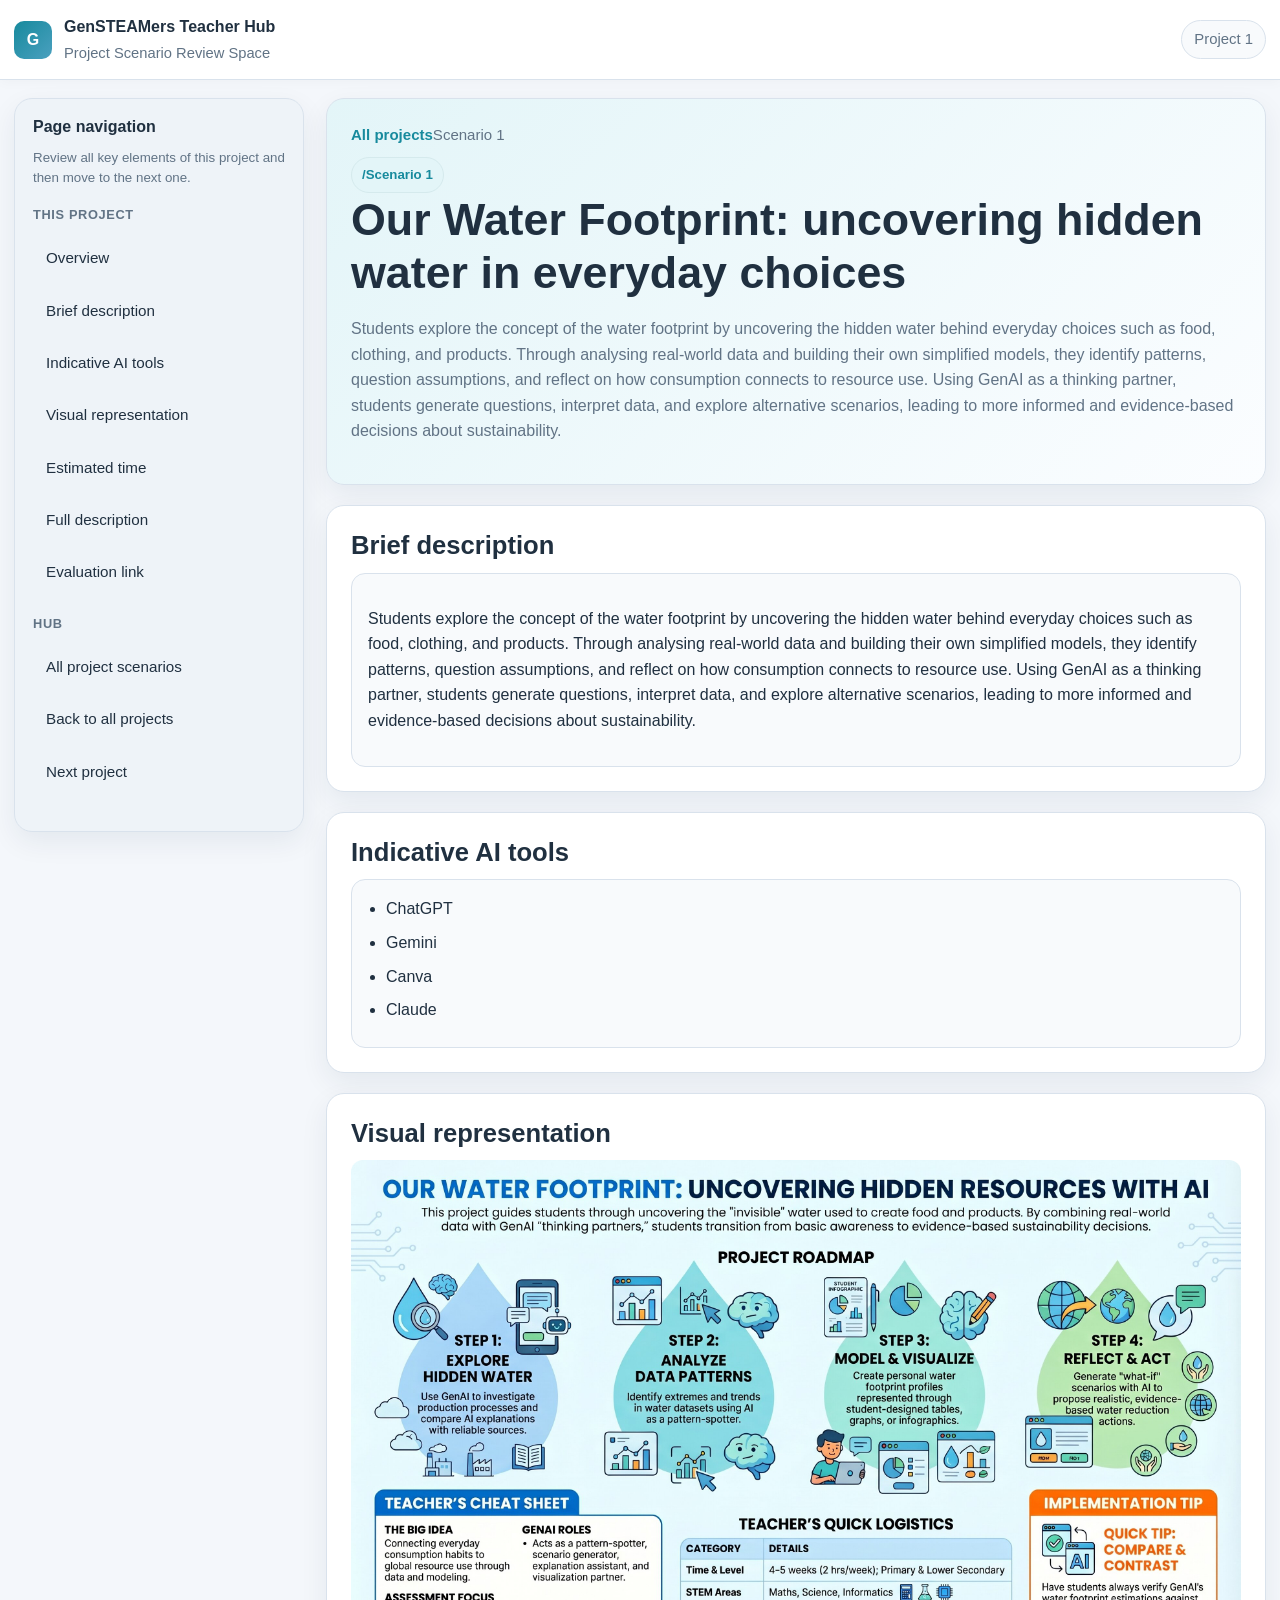
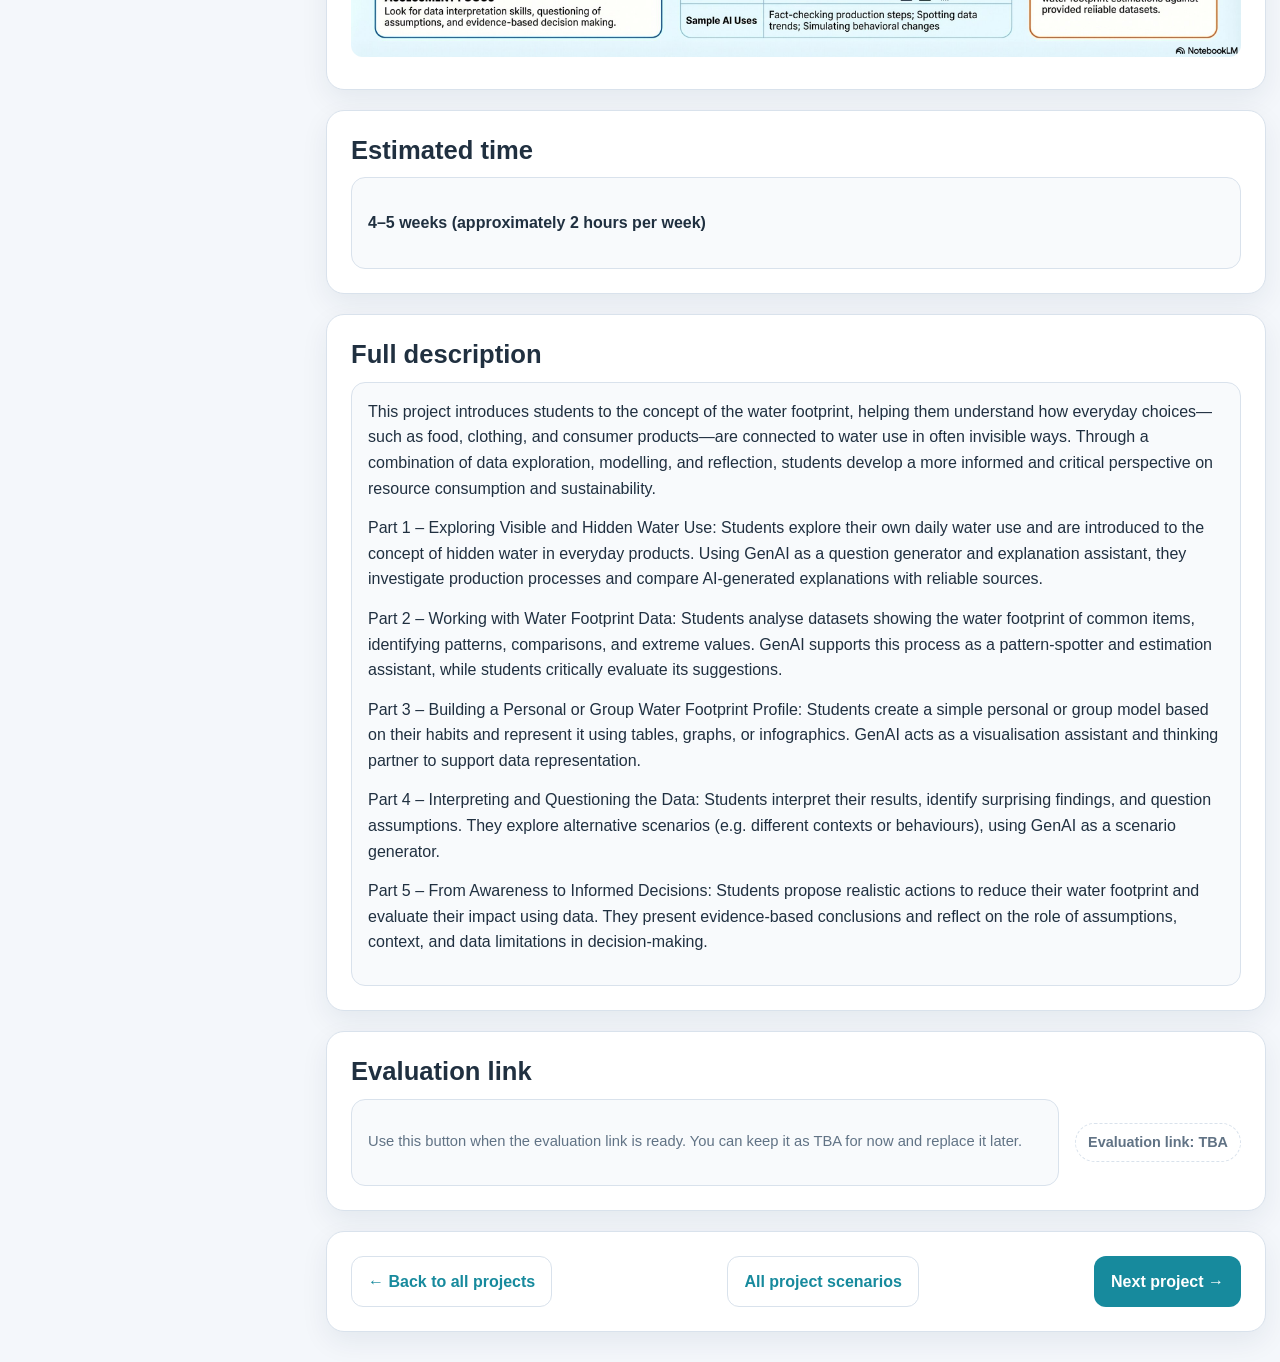
==== project-1.html @ d25acc92 "Update project-1.html" ====
<!DOCTYPE html>
<html lang="en">
<head>
  <meta charset="UTF-8" />
  <meta name="viewport" content="width=device-width, initial-scale=1.0" />
  <title>Our Water Footprint: uncovering hidden water in everyday choices | GenSTEAMers Teacher Hub</title>
  <link rel="stylesheet" href="styles.css" />
</head>
<body class="aqua">
  <header class="topbar">
    <div class="topbar-inner">
      <div class="brand">
        <div class="brand-badge">G</div>
        <div>
          GenSTEAMers Teacher Hub<br>
          <span style="font-weight:400;color:var(--muted);font-size:0.92rem;">Project Scenario Review Space</span>
        </div>
      </div>
      <div class="topbar-meta">
        <span class="pill">Project 1</span>
        
      </div>
    </div>
  </header>

  <div class="layout">
    <aside class="sidebar">
      <div class="sidebar-group">
        <h3>Page navigation</h3>
        <small>Review all key elements of this project and then move to the next one.</small>
      </div>

      <div class="sidebar-group">
        <div class="sidebar-group-title">This project</div>
        <a href="#overview">Overview</a>
        <a href="#brief">Brief description</a>
        <a href="#tools">Indicative AI tools</a>
        <a href="#visual">Visual representation</a>
        <a href="#time">Estimated time</a>
        <a href="#full">Full description</a>
        <a href="#evaluation">Evaluation link</a>
      </div>

      <div class="sidebar-group">
        <div class="sidebar-group-title">Hub</div>
        <a href="index.html">All project scenarios</a>
        <a href="index.html">Back to all projects</a>
        <a href="project-2.html">Next project</a>
      </div>
    </aside>

    <main class="content">
      <section id="overview" class="panel hero">
        <div class="crumbs"><a href="index.html">All projects</a>Scenario 1</div>
        <div class="tag-row">
  
          <span class="tag">/Scenario 1</span>
        </div>
        <h1>Our Water Footprint: uncovering hidden water in everyday choices</h1>
        <p class="lead">Students explore the concept of the water footprint by uncovering the hidden water behind everyday choices such as food, clothing, and products. Through analysing real-world data and building their own simplified models, they identify patterns, question assumptions, and reflect on how consumption connects to resource use. Using GenAI as a thinking partner, students generate questions, interpret data, and explore alternative scenarios, leading to more informed and evidence-based decisions about sustainability.</p>
      </section>

      <section id="brief" class="panel">
        <h2>Brief description</h2>
        <div class="info-box">
          <p>Students explore the concept of the water footprint by uncovering the hidden water behind everyday choices such as food, clothing, and products. Through analysing real-world data and building their own simplified models, they identify patterns, question assumptions, and reflect on how consumption connects to resource use. Using GenAI as a thinking partner, students generate questions, interpret data, and explore alternative scenarios, leading to more informed and evidence-based decisions about sustainability.</p>
        </div>
      </section>

      <section id="tools" class="panel">
        <h2>Indicative AI tools</h2>
        <div class="info-box">
          <ul class="list">
            <li>ChatGPT</li>
<li>Gemini</li>
<li>Canva</li>
<li>Claude</li>
          </ul>
        </div>
      </section>

      <section id="visual" class="panel">
        <h2>Visual representation</h2>
        
    <img src="assets/images/project-1.jpg" alt="Project 1 visual" style="width:100%; border-radius:12px;">
    
        
      </section>

      <section id="time" class="panel">
        <h2>Estimated time</h2>
        <div class="info-box">
          <p><strong>4–5 weeks (approximately 2 hours per week)</strong></p>
        </div>
      </section>

      <section id="full" class="panel">
        <h2>Full description</h2>
        <div class="info-box full-description">
          <p>This project introduces students to the concept of the water footprint, helping them understand how everyday choices—such as food, clothing, and consumer products—are connected to water use in often invisible ways. Through a combination of data exploration, modelling, and reflection, students develop a more informed and critical perspective on resource consumption and sustainability.</p>
<p>Part 1 – Exploring Visible and Hidden Water Use: Students explore their own daily water use and are introduced to the concept of hidden water in everyday products. Using GenAI as a question generator and explanation assistant, they investigate production processes and compare AI-generated explanations with reliable sources.</p>
<p>Part 2 – Working with Water Footprint Data: Students analyse datasets showing the water footprint of common items, identifying patterns, comparisons, and extreme values. GenAI supports this process as a pattern-spotter and estimation assistant, while students critically evaluate its suggestions.</p>
<p>Part 3 – Building a Personal or Group Water Footprint Profile: Students create a simple personal or group model based on their habits and represent it using tables, graphs, or infographics. GenAI acts as a visualisation assistant and thinking partner to support data representation.</p>
<p>Part 4 – Interpreting and Questioning the Data: Students interpret their results, identify surprising findings, and question assumptions. They explore alternative scenarios (e.g. different contexts or behaviours), using GenAI as a scenario generator.</p>
<p>Part 5 – From Awareness to Informed Decisions: Students propose realistic actions to reduce their water footprint and evaluate their impact using data. They present evidence-based conclusions and reflect on the role of assumptions, context, and data limitations in decision-making.</p>
        </div>
      </section>

      <section id="evaluation" class="panel">
        <h2>Evaluation link</h2>
        <div class="eval-box">
          <div class="info-box" style="flex:1 1 320px;">
            <p class="note">Use this button when the evaluation link is ready. You can keep it as TBA for now and replace it later.</p>
          </div>
          <div>
            <span class="status-pill">Evaluation link: TBA</span>
          </div>
        </div>
      </section>

      <section class="panel">
        <div class="back-nav">
          <a class="btn btn-secondary" href="index.html">← Back to all projects</a>
          <a class="btn btn-secondary" href="index.html">All project scenarios</a>
          <a class="btn btn-primary" href="project-2.html">Next project →</a>
        </div>
      </section>
    </main>
  </div>
</body>
</html>
---- styles.css ----
:root {
  --bg: #f4f7fb;
  --surface: #ffffff;
  --surface-soft: #f8fafc;
  --text: #203040;
  --muted: #617385;
  --border: #d9e2ec;
  --shadow: 0 10px 28px rgba(20, 40, 70, 0.07);
  --radius: 18px;
  --max: 1320px;
  --accent: #167c80;
  --accent-soft: #e6f4f5;
  --sidebar-bg: #eef3f8;
}
* { box-sizing: border-box; }
html { scroll-behavior: smooth; }
body {
  margin: 0;
  font-family: Arial, Helvetica, sans-serif;
  color: var(--text);
  background: var(--bg);
  line-height: 1.6;
}
body.aqua { --accent:#178a9d; --accent-soft:#e3f5f8; }
body.gold { --accent:#b7791f; --accent-soft:#fbf3e2; }
body.green { --accent:#2f855a; --accent-soft:#e9f7ef; }
body.coral { --accent:#c05621; --accent-soft:#fdeee7; }
body.indigo { --accent:#4c51bf; --accent-soft:#eceefd; }
body.violet { --accent:#6b46c1; --accent-soft:#f1ebfd; }
body.sky { --accent:#2b6cb0; --accent-soft:#e8f2fb; }
body.olive { --accent:#718096; --accent-soft:#eef1f4; }
body.rose { --accent:#b83280; --accent-soft:#fbe8f3; }
body.purple { --accent:#805ad5; --accent-soft:#efe9fb; }

a { color: inherit; text-decoration: none; }

.topbar {
  position: sticky;
  top: 0;
  z-index: 100;
  background: var(--surface);
  border-bottom: 1px solid var(--border);
  box-shadow: 0 2px 12px rgba(0,0,0,0.03);
}
.topbar-inner {
  width: min(var(--max), calc(100% - 28px));
  margin: 0 auto;
  display: flex;
  align-items: center;
  justify-content: space-between;
  gap: 18px;
  padding: 14px 0;
}
.brand {
  display: flex;
  align-items: center;
  gap: 12px;
  font-weight: 700;
}
.brand-badge {
  width: 38px;
  height: 38px;
  border-radius: 10px;
  background: linear-gradient(135deg, var(--accent), #4aa0bf);
  color: white;
  display: inline-flex;
  align-items: center;
  justify-content: center;
  font-weight: 700;
}
.topbar-meta {
  display: flex;
  gap: 10px;
  align-items: center;
  flex-wrap: wrap;
  font-size: 0.93rem;
  color: var(--muted);
}
.pill {
  display: inline-flex;
  align-items: center;
  padding: 7px 12px;
  border: 1px solid var(--border);
  border-radius: 999px;
  background: var(--surface-soft);
}
.layout {
  width: min(var(--max), calc(100% - 28px));
  margin: 18px auto 30px;
  display: grid;
  grid-template-columns: 290px 1fr;
  gap: 22px;
  align-items: start;
}
.sidebar {
  position: sticky;
  top: 78px;
  background: var(--sidebar-bg);
  border: 1px solid var(--border);
  border-radius: var(--radius);
  padding: 18px;
  box-shadow: var(--shadow);
}
.sidebar h3 {
  margin: 0 0 12px;
  font-size: 1rem;
}
.sidebar-group { margin-bottom: 18px; }
.sidebar-group-title {
  margin-bottom: 10px;
  text-transform: uppercase;
  font-size: 0.8rem;
  letter-spacing: 0.05em;
  font-weight: 700;
  color: var(--muted);
}
.sidebar a {
  display: block;
  padding: 10px 12px;
  border-radius: 10px;
  font-size: 0.95rem;
  margin-bottom: 6px;
  border: 1px solid transparent;
}
.sidebar a:hover {
  background: white;
  border-color: var(--border);
}
.sidebar small {
  display: block;
  color: var(--muted);
  line-height: 1.45;
}
.content { display: grid; gap: 20px; }
.panel {
  background: var(--surface);
  border: 1px solid var(--border);
  border-radius: var(--radius);
  box-shadow: var(--shadow);
  padding: 24px;
}
.hero {
  background: linear-gradient(135deg, var(--accent-soft) 0%, #fbfdff 100%);
}
.eyebrow {
  display: inline-block;
  padding: 7px 12px;
  border-radius: 999px;
  background: white;
  border: 1px solid var(--border);
  color: var(--accent);
  font-size: 0.84rem;
  font-weight: 700;
  margin-bottom: 14px;
}
h1, h2, h3, h4 { margin: 0 0 12px; line-height: 1.2; }
h1 { font-size: clamp(2rem, 4vw, 2.8rem); max-width: 920px; }
h2 { font-size: clamp(1.4rem, 2vw, 2rem); }
h3 { font-size: 1.08rem; }
.lead, .muted { color: var(--muted); }
.actions {
  display: flex;
  gap: 12px;
  flex-wrap: wrap;
  margin-top: 22px;
}
.btn {
  display: inline-flex;
  align-items: center;
  justify-content: center;
  padding: 12px 16px;
  border-radius: 12px;
  font-weight: 700;
  border: 1px solid transparent;
  transition: 0.2s ease;
}
.btn-primary {
  background: var(--accent);
  color: white;
}
.btn-primary:hover { filter: brightness(0.95); }
.btn-secondary {
  background: white;
  color: var(--accent);
  border-color: var(--border);
}
.btn-secondary:hover { border-color: var(--accent); }
.overview-grid, .criteria-grid {
  display: grid;
  gap: 16px;
}
.overview-grid { grid-template-columns: repeat(4, 1fr); }
.criteria-grid { grid-template-columns: repeat(5, 1fr); }
.mini-card, .criteria-item, .info-box, .image-placeholder {
  background: var(--surface-soft);
  border: 1px solid var(--border);
  border-radius: 14px;
  padding: 16px;
}
.mini-card strong { display: block; margin-bottom: 6px; }
.criteria-item { text-align: center; font-weight: 700; color: var(--accent); }
.projects-grid {
  display: grid;
  grid-template-columns: repeat(2, 1fr);
  gap: 18px;
}
.project-card {
  background: var(--surface);
  border: 1px solid var(--border);
  border-radius: 18px;
  padding: 20px;
  display: flex;
  flex-direction: column;
  gap: 12px;
  box-shadow: var(--shadow);
}
.project-card p { margin: 0; color: var(--muted); }
.tag-row {
  display: flex;
  flex-wrap: wrap;
  gap: 8px;
}
.tag {
  display: inline-flex;
  padding: 6px 10px;
  border-radius: 999px;
  background: var(--accent-soft);
  border: 1px solid color-mix(in srgb, var(--accent) 18%, white);
  color: var(--accent);
  font-size: 0.83rem;
  font-weight: 700;
}
.project-meta {
  display: flex;
  gap: 10px;
  flex-wrap: wrap;
  font-size: 0.92rem;
  color: var(--muted);
}
.project-card .btn { margin-top: auto; width: fit-content; }
.hero-split {
  display: grid;
  grid-template-columns: 1.15fr 0.85fr;
  gap: 18px;
  align-items: start;
}
.project-banner {
  width: 100%;
  min-height: 280px;
  max-height: 360px;
  object-fit: cover;
  display: block;
  border-radius: 16px;
  border: 1px solid var(--border);
  box-shadow: var(--shadow);
  background: var(--surface-soft);
}
.image-placeholder {
  min-height: 280px;
  display: grid;
  place-items: center;
  text-align: center;
  color: var(--muted);
}
.two-col {
  display: grid;
  grid-template-columns: 1.15fr 0.85fr;
  gap: 18px;
}
.list {
  margin: 0;
  padding-left: 18px;
}
.list li { margin-bottom: 8px; }
.full-description p {
  margin: 0 0 14px;
}
.back-nav {
  display: flex;
  justify-content: space-between;
  gap: 12px;
  flex-wrap: wrap;
}
.crumbs {
  font-size: 0.94rem;
  color: var(--muted);
  margin-bottom: 10px;
}
.crumbs a { color: var(--accent); font-weight: 700; }
.status-pill {
  display: inline-flex;
  padding: 7px 12px;
  border-radius: 999px;
  background: white;
  border: 1px dashed var(--border);
  color: var(--muted);
  font-size: 0.9rem;
  font-weight: 700;
}
.note {
  font-size: 0.92rem;
  color: var(--muted);
}
.eval-box {
  display: flex;
  align-items: center;
  justify-content: space-between;
  gap: 16px;
  flex-wrap: wrap;
}
@media (max-width: 1180px) {
  .layout { grid-template-columns: 1fr; }
  .sidebar { position: static; }
  .overview-grid, .criteria-grid, .projects-grid, .hero-split, .two-col {
    grid-template-columns: 1fr 1fr;
  }
}
@media (max-width: 760px) {
  .overview-grid, .criteria-grid, .projects-grid, .hero-split, .two-col {
    grid-template-columns: 1fr;
  }
  .topbar-inner { flex-direction: column; align-items: flex-start; }
}
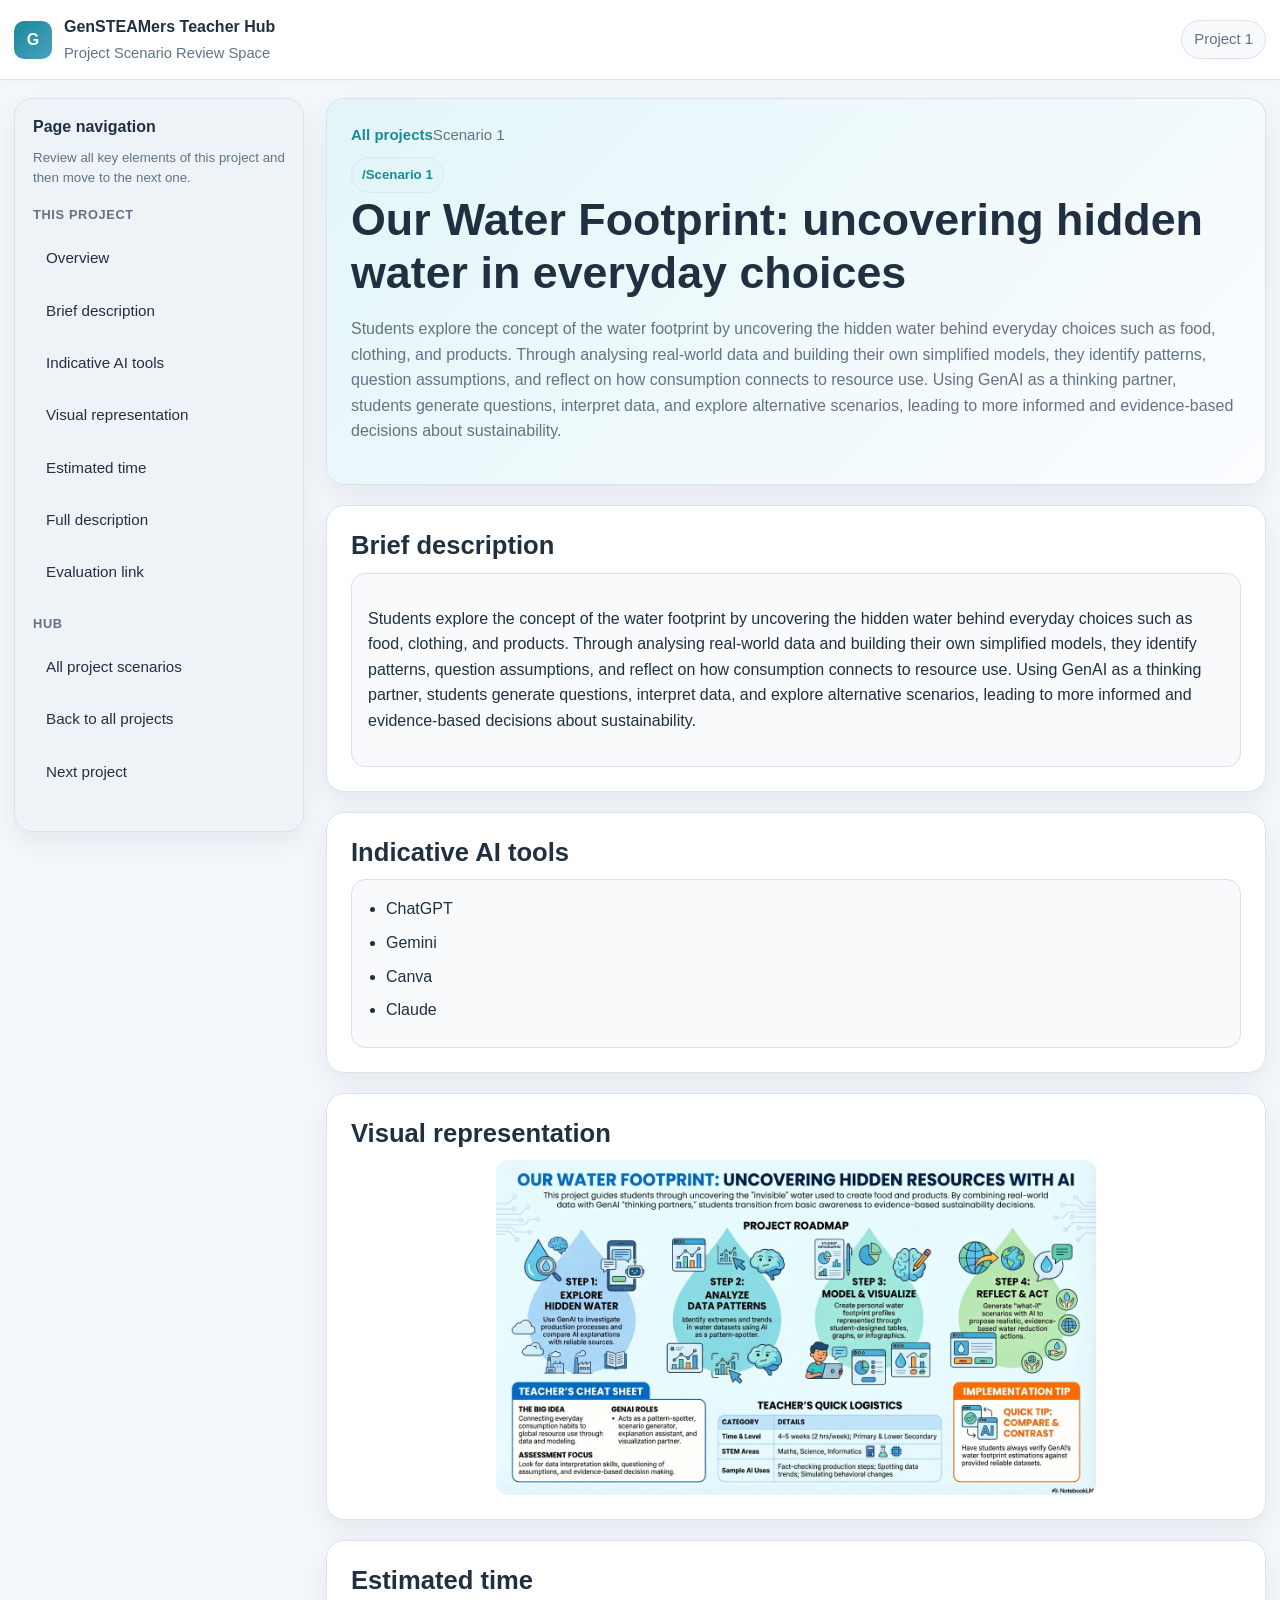
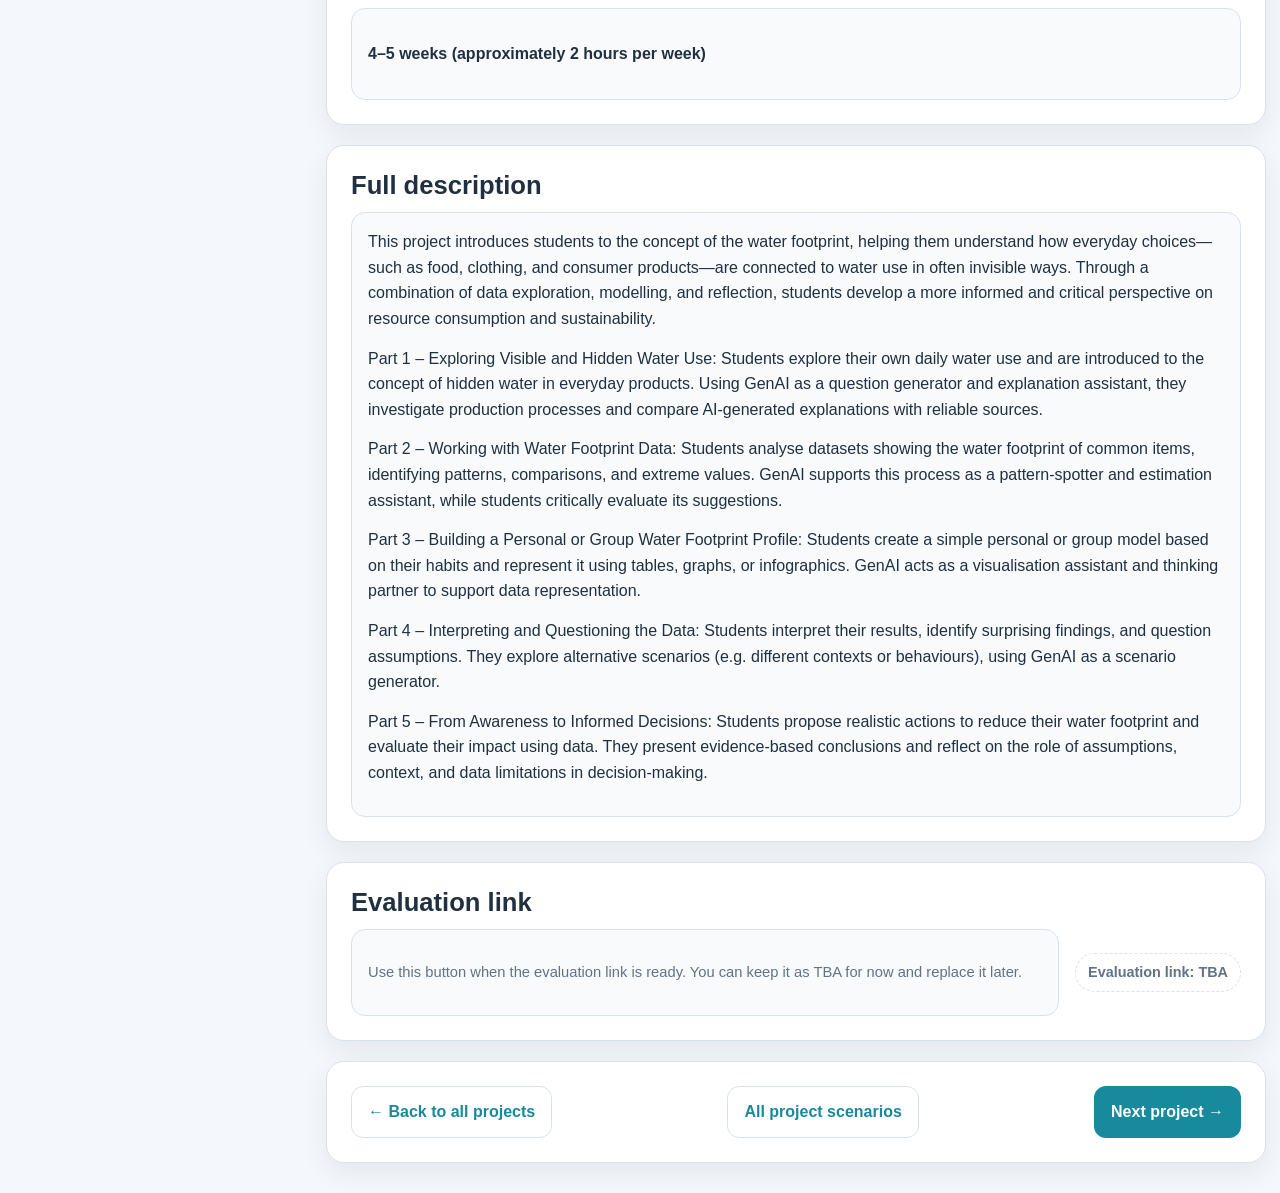
==== commit e734a7e2: "Update project-1.html" ====
--- a/project-1.html
+++ b/project-1.html
@@ -82,8 +82,7 @@
       <section id="visual" class="panel">
         <h2>Visual representation</h2>
         
-    <img src="assets/images/project-1.jpg" alt="Project 1 visual" style="width:100%; border-radius:12px;">
-    
+<img src="assets/images/project-1.jpg" alt="Project 1 visual" style="max-width:600px; width:100%; display:block; margin:0 auto; border-radius:12px;">    
         
       </section>
 
--- a/styles.css
+++ b/styles.css
@@ -322,3 +322,24 @@
   }
   .topbar-inner { flex-direction: column; align-items: flex-start; }
 }
+
+.evaluation-title {
+  font-size: 15px;
+  font-weight: 600;
+  color: #2c3e50;
+  background: #f0f7f4;
+  padding: 8px 12px;
+  border-left: 4px solid #4CAF50;
+  border-radius: 6px;
+  margin-bottom: 12px;
+}
+
+
+.image-container img {
+  width: 100%;
+  max-width: 600px;
+  height: auto;
+  display: block;
+  margin: 0 auto;
+  border-radius: 10px;
+}
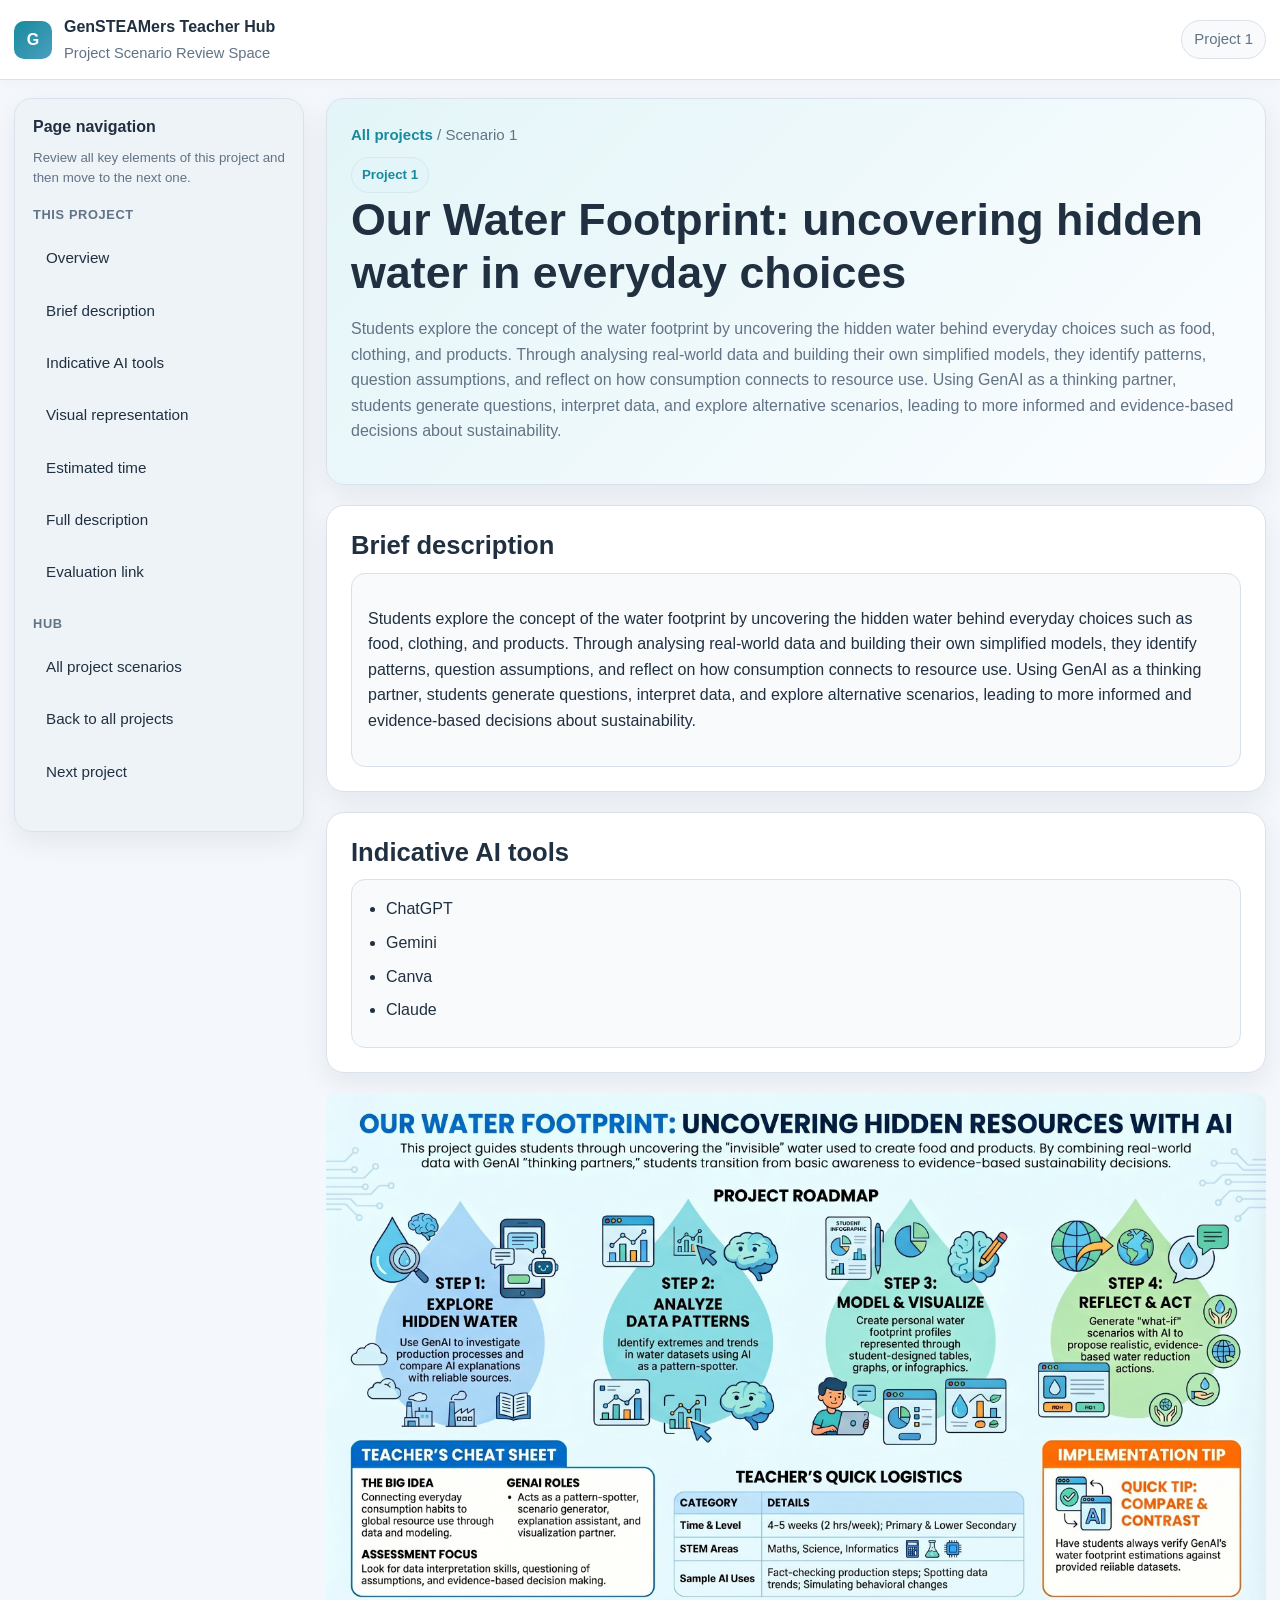
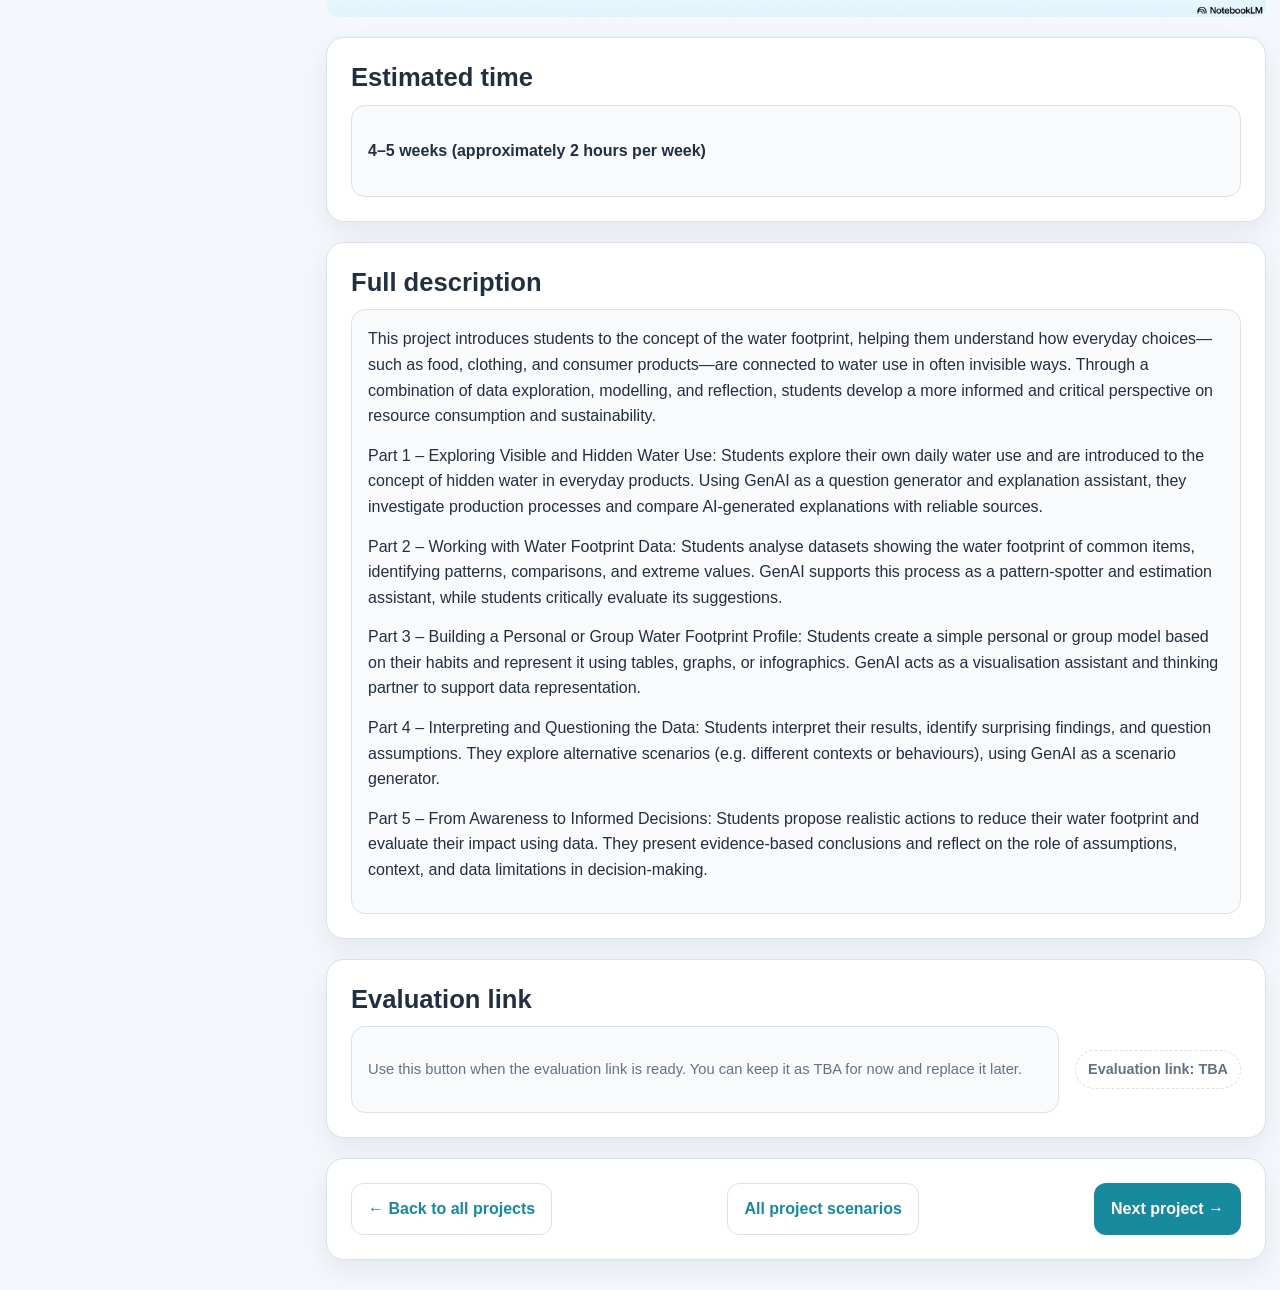
==== commit 74b070b6: "Update project-1.html" ====
--- a/project-1.html
+++ b/project-1.html
@@ -51,10 +51,10 @@
 
     <main class="content">
       <section id="overview" class="panel hero">
-        <div class="crumbs"><a href="index.html">All projects</a>Scenario 1</div>
+        <div class="crumbs"><a href="index.html">All projects</a> / Scenario 1</div>
         <div class="tag-row">
   
-          <span class="tag">/Scenario 1</span>
+          <span class="tag"> Project 1</span>
         </div>
         <h1>Our Water Footprint: uncovering hidden water in everyday choices</h1>
         <p class="lead">Students explore the concept of the water footprint by uncovering the hidden water behind everyday choices such as food, clothing, and products. Through analysing real-world data and building their own simplified models, they identify patterns, question assumptions, and reflect on how consumption connects to resource use. Using GenAI as a thinking partner, students generate questions, interpret data, and explore alternative scenarios, leading to more informed and evidence-based decisions about sustainability.</p>
@@ -79,12 +79,13 @@
         </div>
       </section>
 
-      <section id="visual" class="panel">
-        <h2>Visual representation</h2>
-        
-<img src="assets/images/project-1.jpg" alt="Project 1 visual" style="max-width:600px; width:100%; display:block; margin:0 auto; border-radius:12px;">    
-        
-      </section>
+      <div class="image-container">
+<a href="assets/images/project-1.jpg" target="_blank">
+  <img src="assets/images/project-1.jpg" 
+       alt="Project 1 visual" 
+       style="max-width:1000px; width:100%; display:block; margin:0 auto; border-radius:12px;">
+</a></div>
+
 
       <section id="time" class="panel">
         <h2>Estimated time</h2>
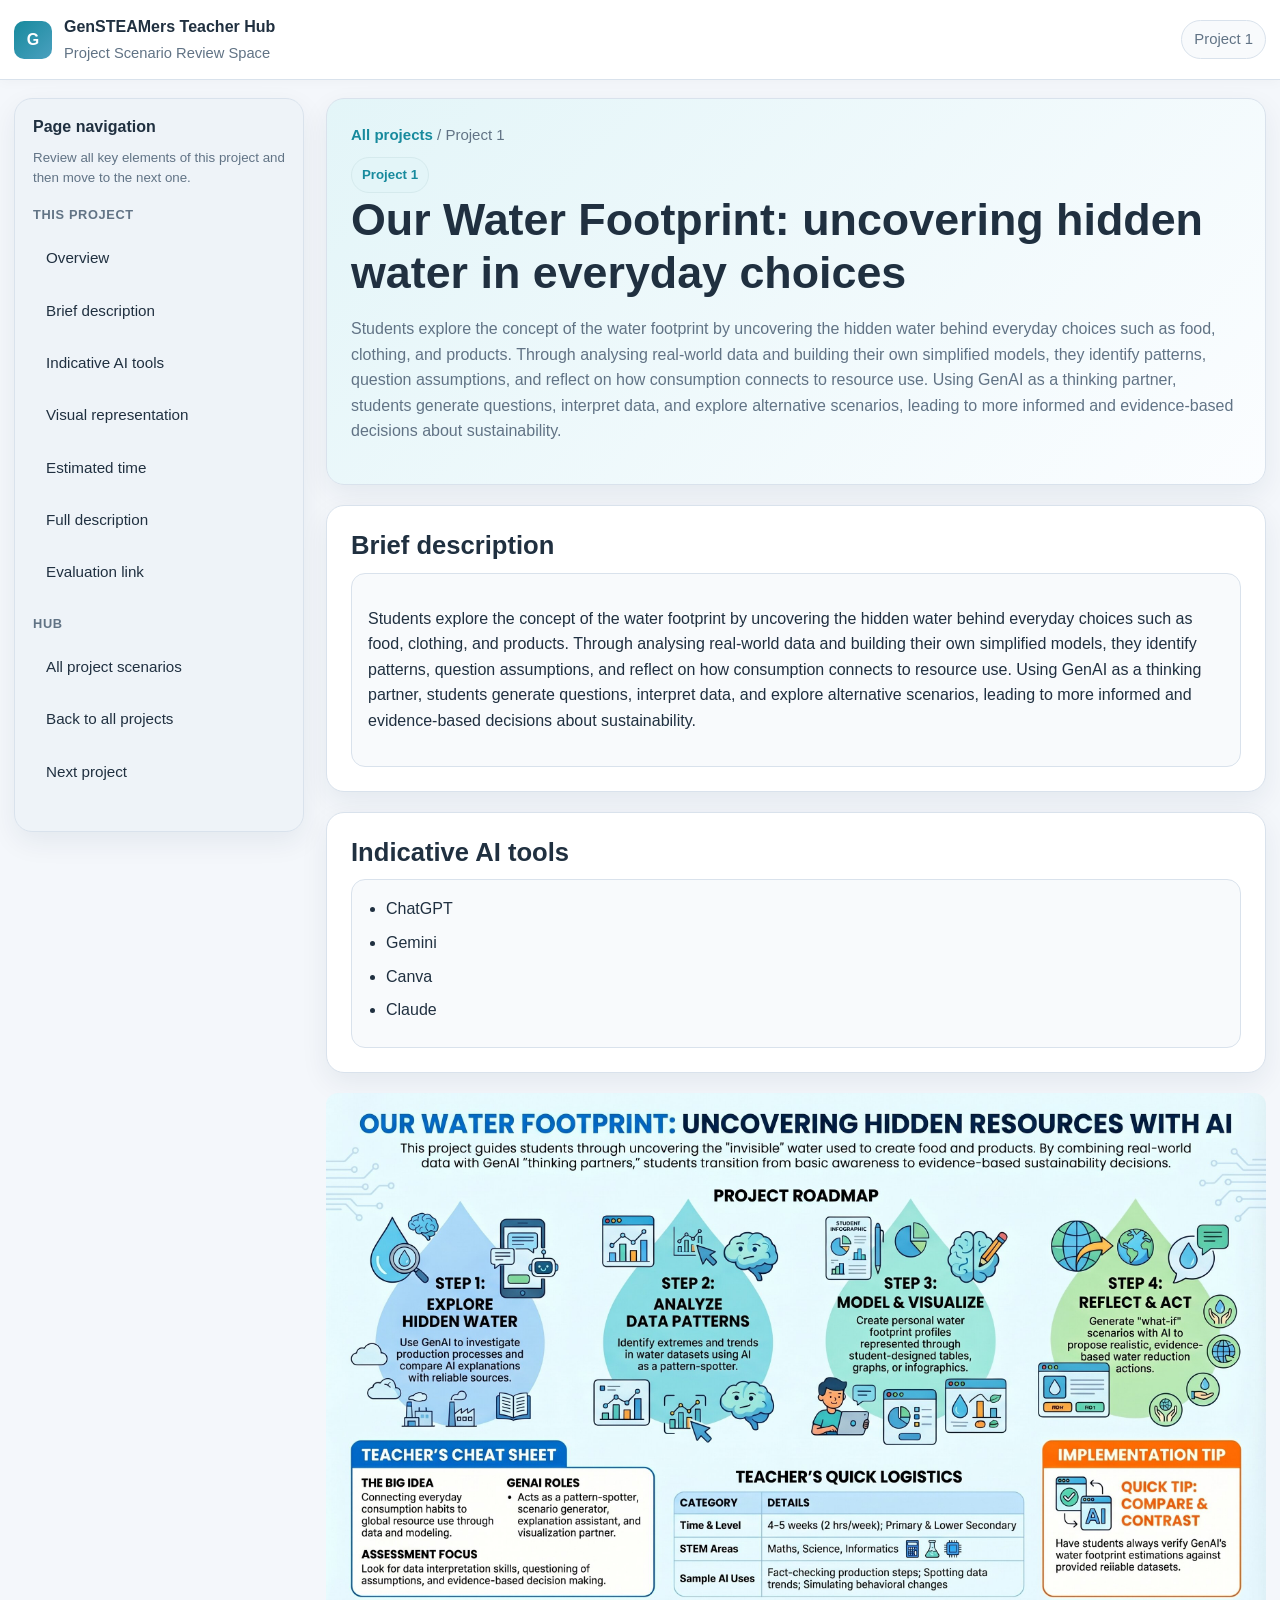
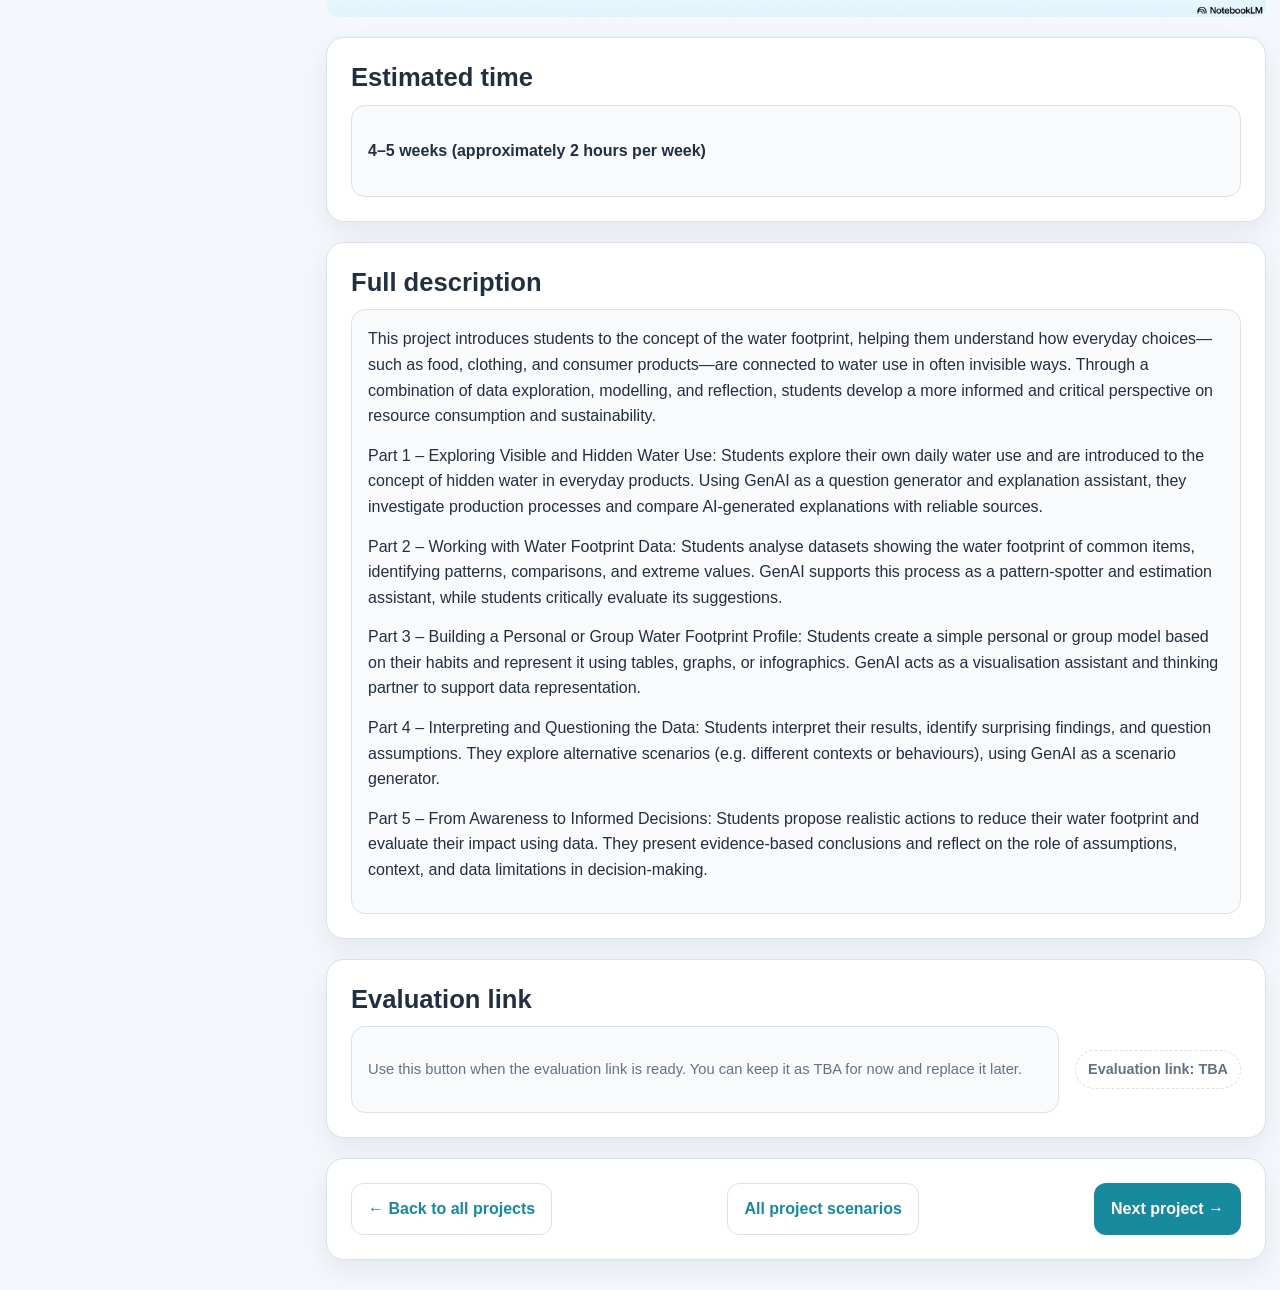
==== commit a8bf0e88: "Update project-1.html" ====
--- a/project-1.html
+++ b/project-1.html
@@ -51,7 +51,7 @@
 
     <main class="content">
       <section id="overview" class="panel hero">
-        <div class="crumbs"><a href="index.html">All projects</a> / Scenario 1</div>
+        <div class="crumbs"><a href="index.html">All projects</a> / Project 1</div>
         <div class="tag-row">
   
           <span class="tag"> Project 1</span>
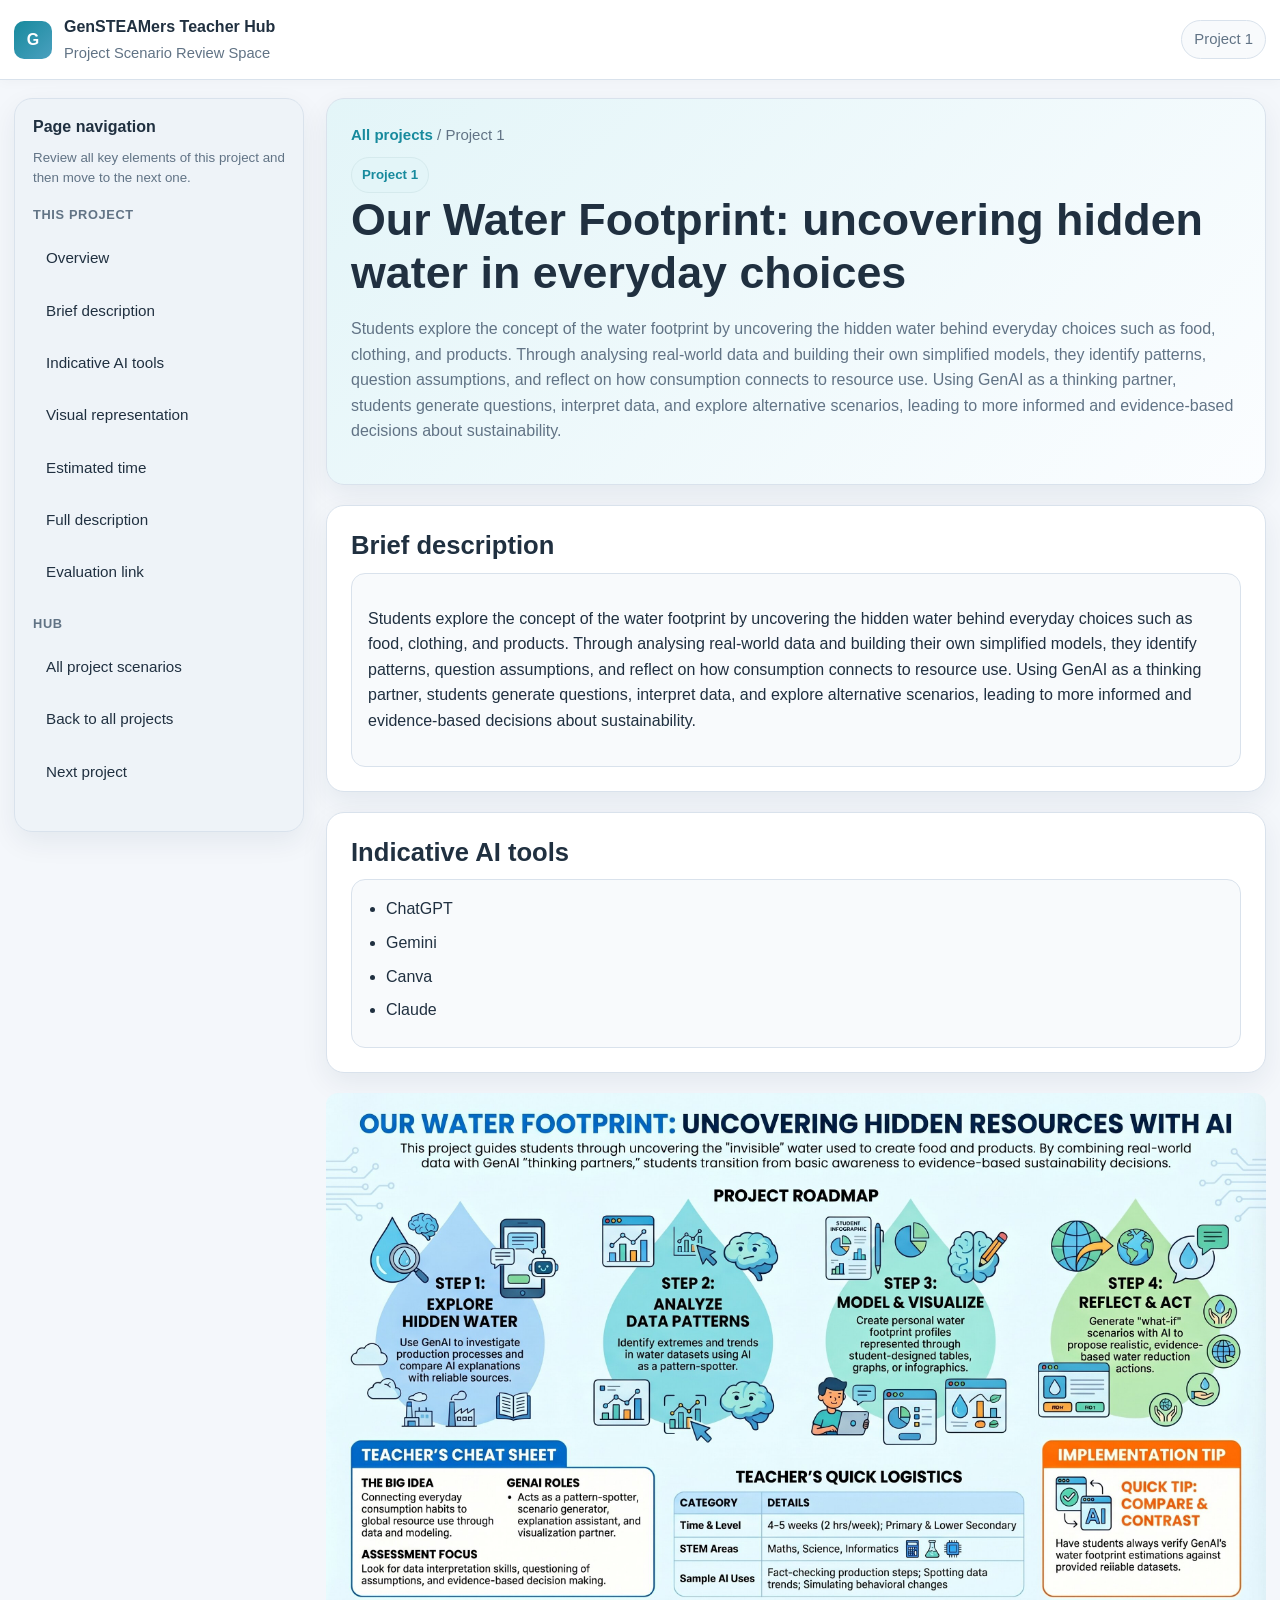
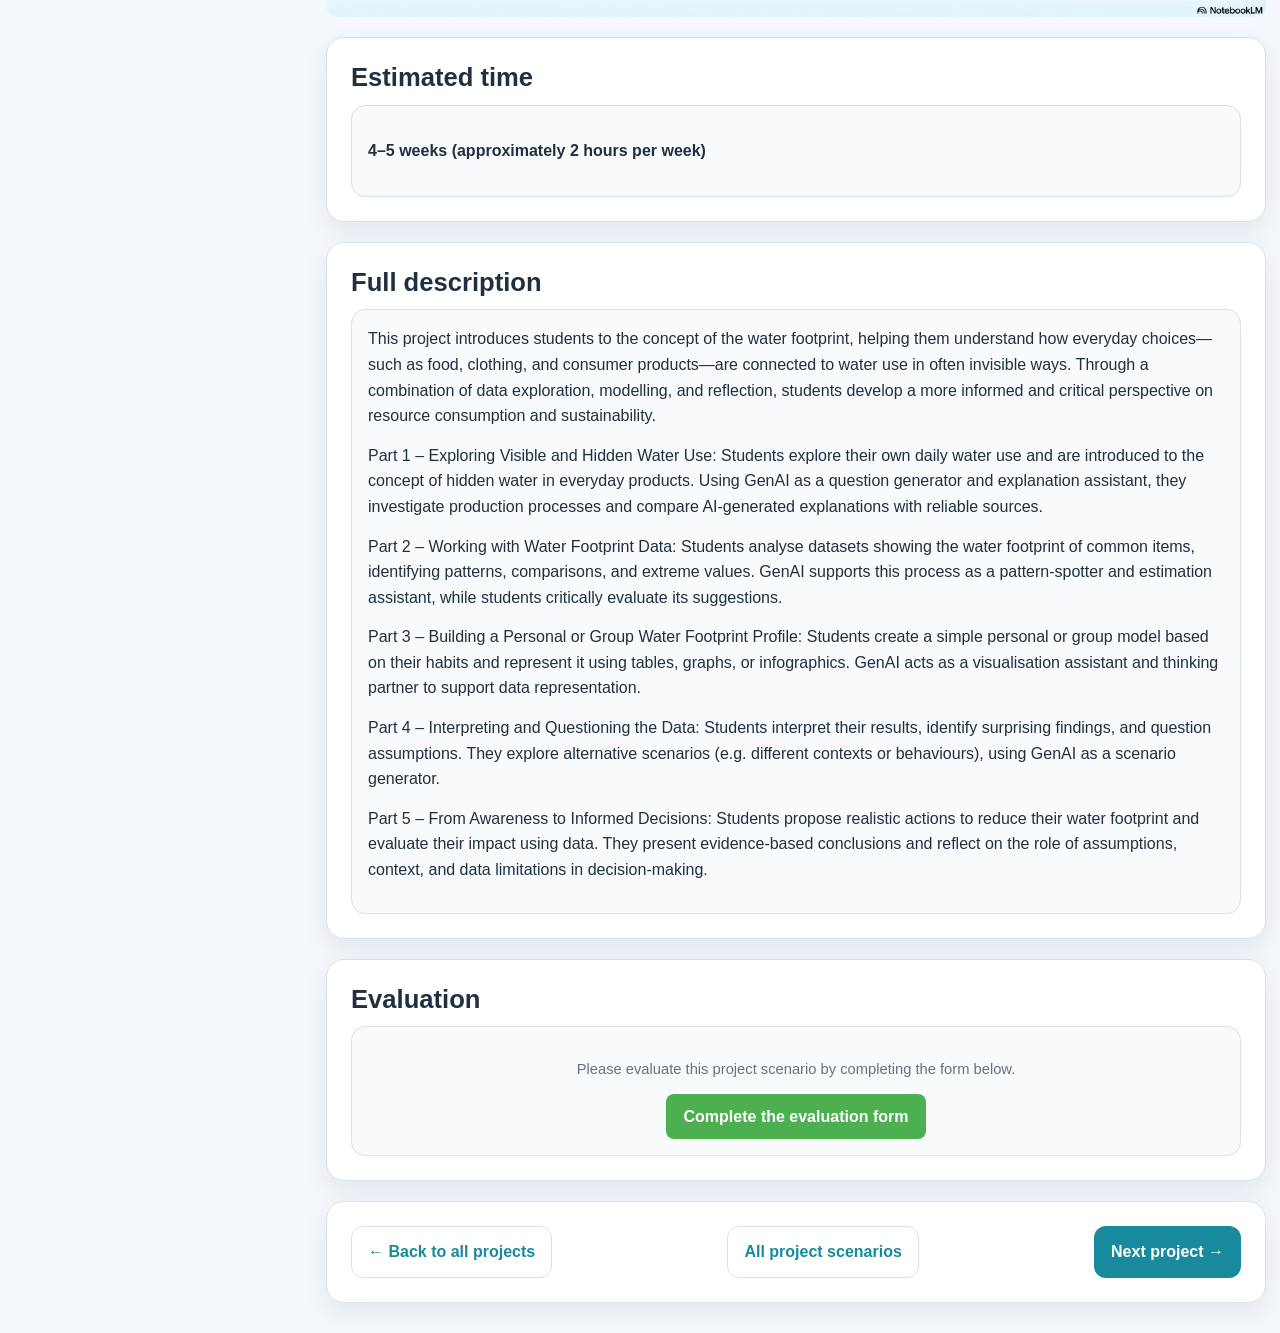
==== commit a96f176e: "Update project-1.html" ====
--- a/project-1.html
+++ b/project-1.html
@@ -106,17 +106,24 @@
         </div>
       </section>
 
-      <section id="evaluation" class="panel">
-        <h2>Evaluation link</h2>
-        <div class="eval-box">
-          <div class="info-box" style="flex:1 1 320px;">
-            <p class="note">Use this button when the evaluation link is ready. You can keep it as TBA for now and replace it later.</p>
-          </div>
-          <div>
-            <span class="status-pill">Evaluation link: TBA</span>
-          </div>
-        </div>
-      </section>
+    <section id="evaluation" class="panel">
+  <h2>Evaluation</h2>
+
+  <div class="eval-box">
+    <div class="info-box" style="flex:1 1 320px; text-align:center;">
+
+      <p class="note" style="margin-bottom:12px;">
+        Please evaluate this project scenario by completing the form below.
+      </p>
+
+      <a href="https://docs.google.com/forms/d/1heuHx6_MSWR0LKeMXse-RxDAS3bLQqeyjW1YqIfGsHw/edit" target="_blank" class="evaluation-button"
+         style="display:inline-block; padding:10px 18px; background:#4CAF50; color:#fff; text-decoration:none; border-radius:8px; font-weight:600;">
+        Complete the evaluation form
+      </a>
+
+    </div>
+  </div>
+</section>
 
       <section class="panel">
         <div class="back-nav">
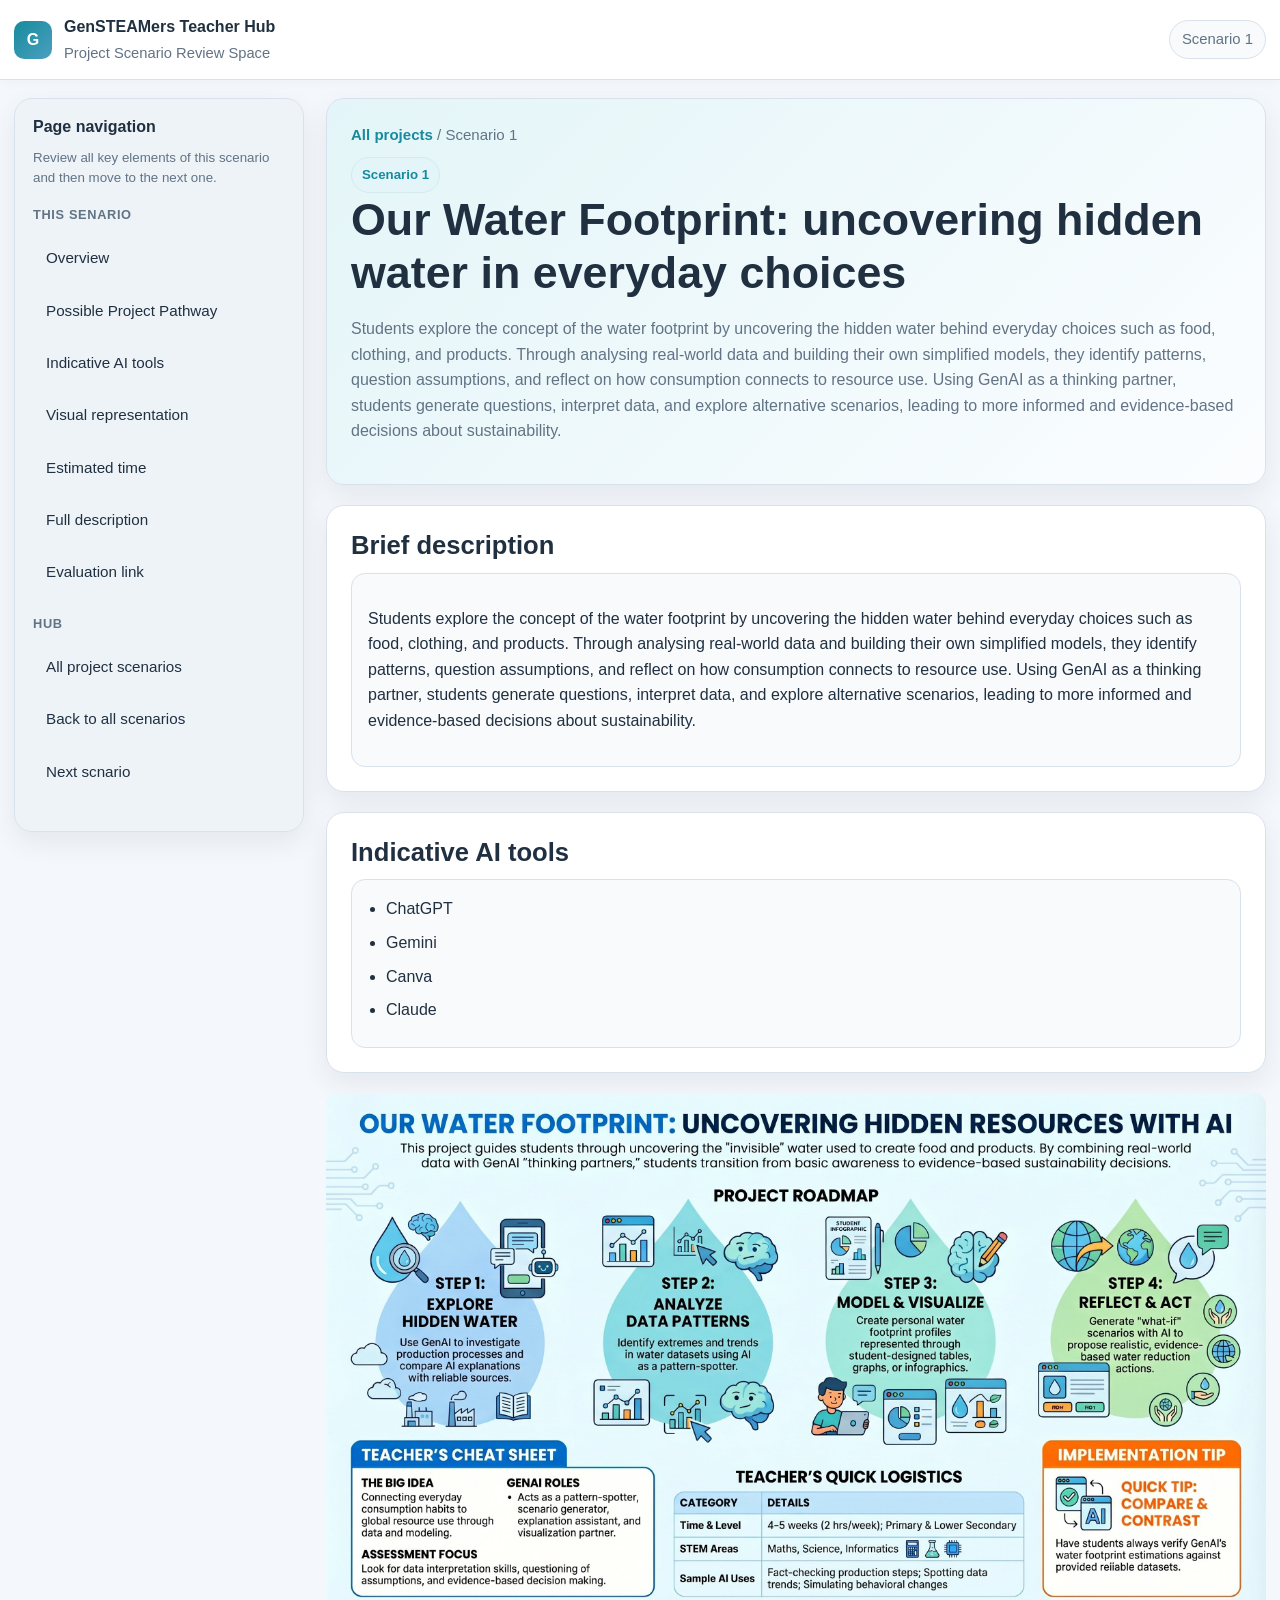
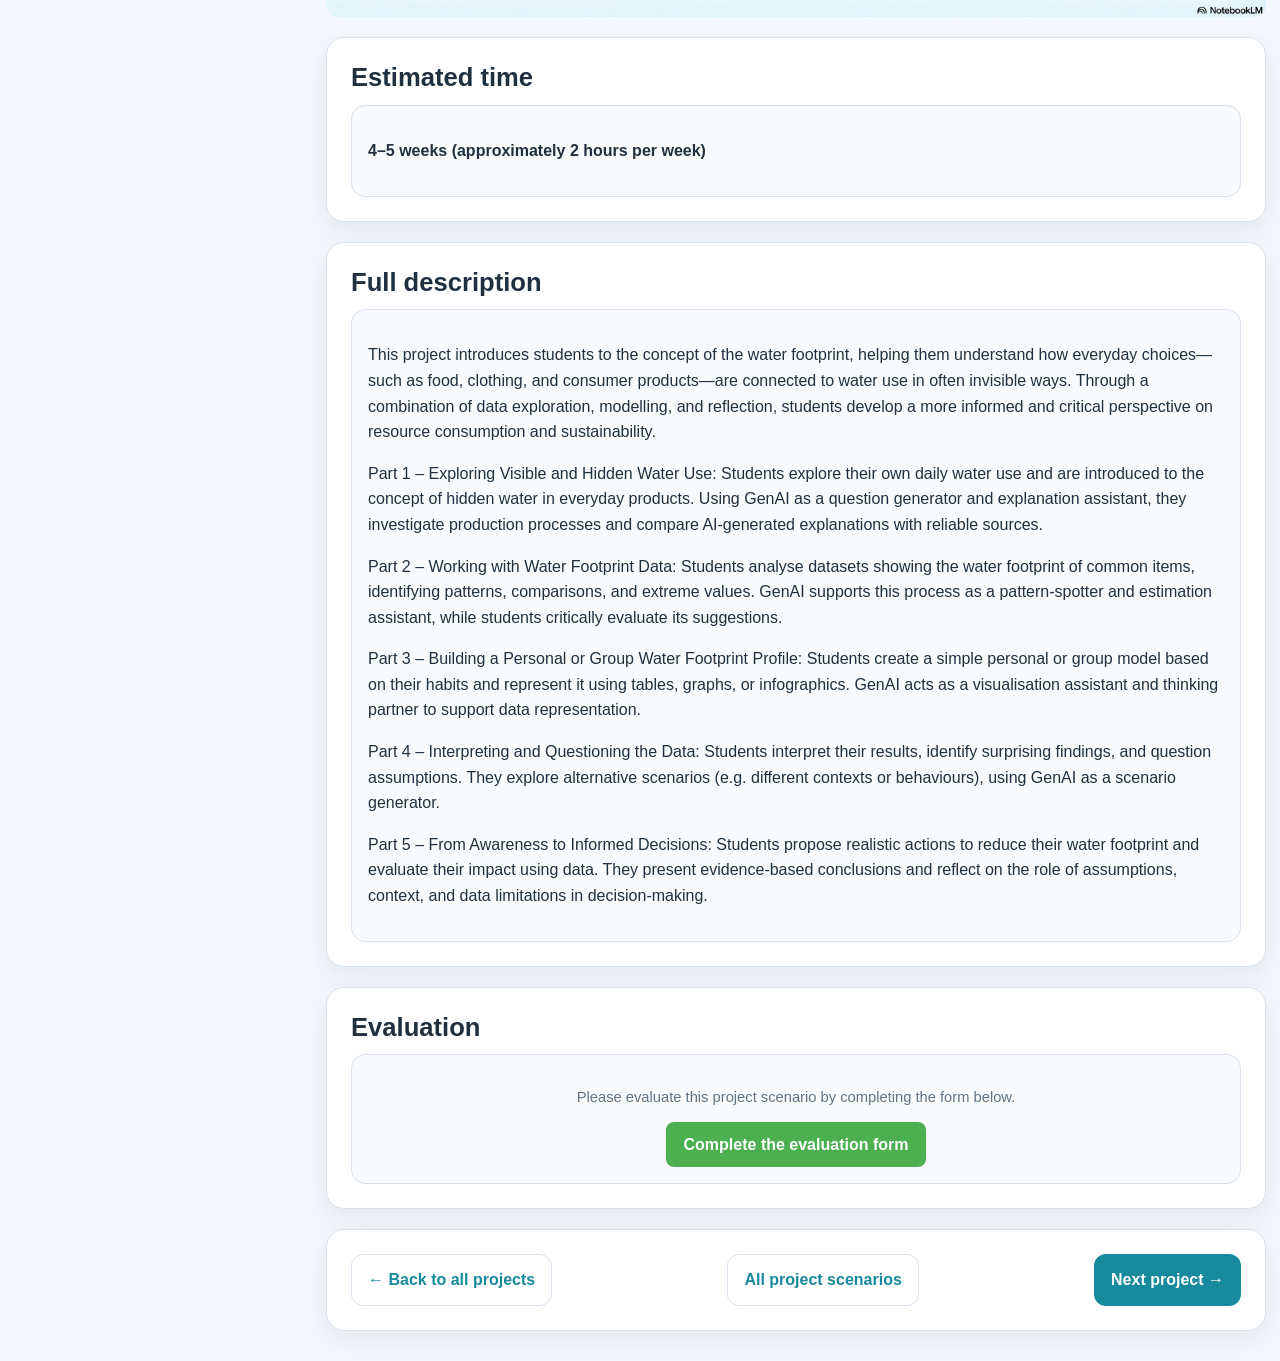
==== commit 6eb7b86b: "Update project-1.html" ====
--- a/project-1.html
+++ b/project-1.html
@@ -17,7 +17,7 @@
         </div>
       </div>
       <div class="topbar-meta">
-        <span class="pill">Project 1</span>
+        <span class="pill">Scenario 1</span>
         
       </div>
     </div>
@@ -27,13 +27,13 @@
     <aside class="sidebar">
       <div class="sidebar-group">
         <h3>Page navigation</h3>
-        <small>Review all key elements of this project and then move to the next one.</small>
+        <small>Review all key elements of this scenario and then move to the next one.</small>
       </div>
 
       <div class="sidebar-group">
-        <div class="sidebar-group-title">This project</div>
+        <div class="sidebar-group-title">This senario</div>
         <a href="#overview">Overview</a>
-        <a href="#brief">Brief description</a>
+        <a href="#brief">Possible Project Pathway </a>
         <a href="#tools">Indicative AI tools</a>
         <a href="#visual">Visual representation</a>
         <a href="#time">Estimated time</a>
@@ -44,17 +44,17 @@
       <div class="sidebar-group">
         <div class="sidebar-group-title">Hub</div>
         <a href="index.html">All project scenarios</a>
-        <a href="index.html">Back to all projects</a>
-        <a href="project-2.html">Next project</a>
+        <a href="index.html">Back to all scenarios</a>
+        <a href="project-2.html">Next scnario</a>
       </div>
     </aside>
 
     <main class="content">
       <section id="overview" class="panel hero">
-        <div class="crumbs"><a href="index.html">All projects</a> / Project 1</div>
+        <div class="crumbs"><a href="index.html">All projects</a> / Scenario 1</div>
         <div class="tag-row">
   
-          <span class="tag"> Project 1</span>
+          <span class="tag"> Scenario 1</span>
         </div>
         <h1>Our Water Footprint: uncovering hidden water in everyday choices</h1>
         <p class="lead">Students explore the concept of the water footprint by uncovering the hidden water behind everyday choices such as food, clothing, and products. Through analysing real-world data and building their own simplified models, they identify patterns, question assumptions, and reflect on how consumption connects to resource use. Using GenAI as a thinking partner, students generate questions, interpret data, and explore alternative scenarios, leading to more informed and evidence-based decisions about sustainability.</p>
@@ -96,7 +96,7 @@
 
       <section id="full" class="panel">
         <h2>Full description</h2>
-        <div class="info-box full-description">
+        <div class="info-box Possible Project Pathway">
           <p>This project introduces students to the concept of the water footprint, helping them understand how everyday choices—such as food, clothing, and consumer products—are connected to water use in often invisible ways. Through a combination of data exploration, modelling, and reflection, students develop a more informed and critical perspective on resource consumption and sustainability.</p>
 <p>Part 1 – Exploring Visible and Hidden Water Use: Students explore their own daily water use and are introduced to the concept of hidden water in everyday products. Using GenAI as a question generator and explanation assistant, they investigate production processes and compare AI-generated explanations with reliable sources.</p>
 <p>Part 2 – Working with Water Footprint Data: Students analyse datasets showing the water footprint of common items, identifying patterns, comparisons, and extreme values. GenAI supports this process as a pattern-spotter and estimation assistant, while students critically evaluate its suggestions.</p>
@@ -116,7 +116,7 @@
         Please evaluate this project scenario by completing the form below.
       </p>
 
-      <a href="https://docs.google.com/forms/d/1heuHx6_MSWR0LKeMXse-RxDAS3bLQqeyjW1YqIfGsHw/edit" target="_blank" class="evaluation-button"
+      <a href="https://forms.gle/PwMQTVANXTBvhzWJ6" target="_blank" class="evaluation-button"
          style="display:inline-block; padding:10px 18px; background:#4CAF50; color:#fff; text-decoration:none; border-radius:8px; font-weight:600;">
         Complete the evaluation form
       </a>
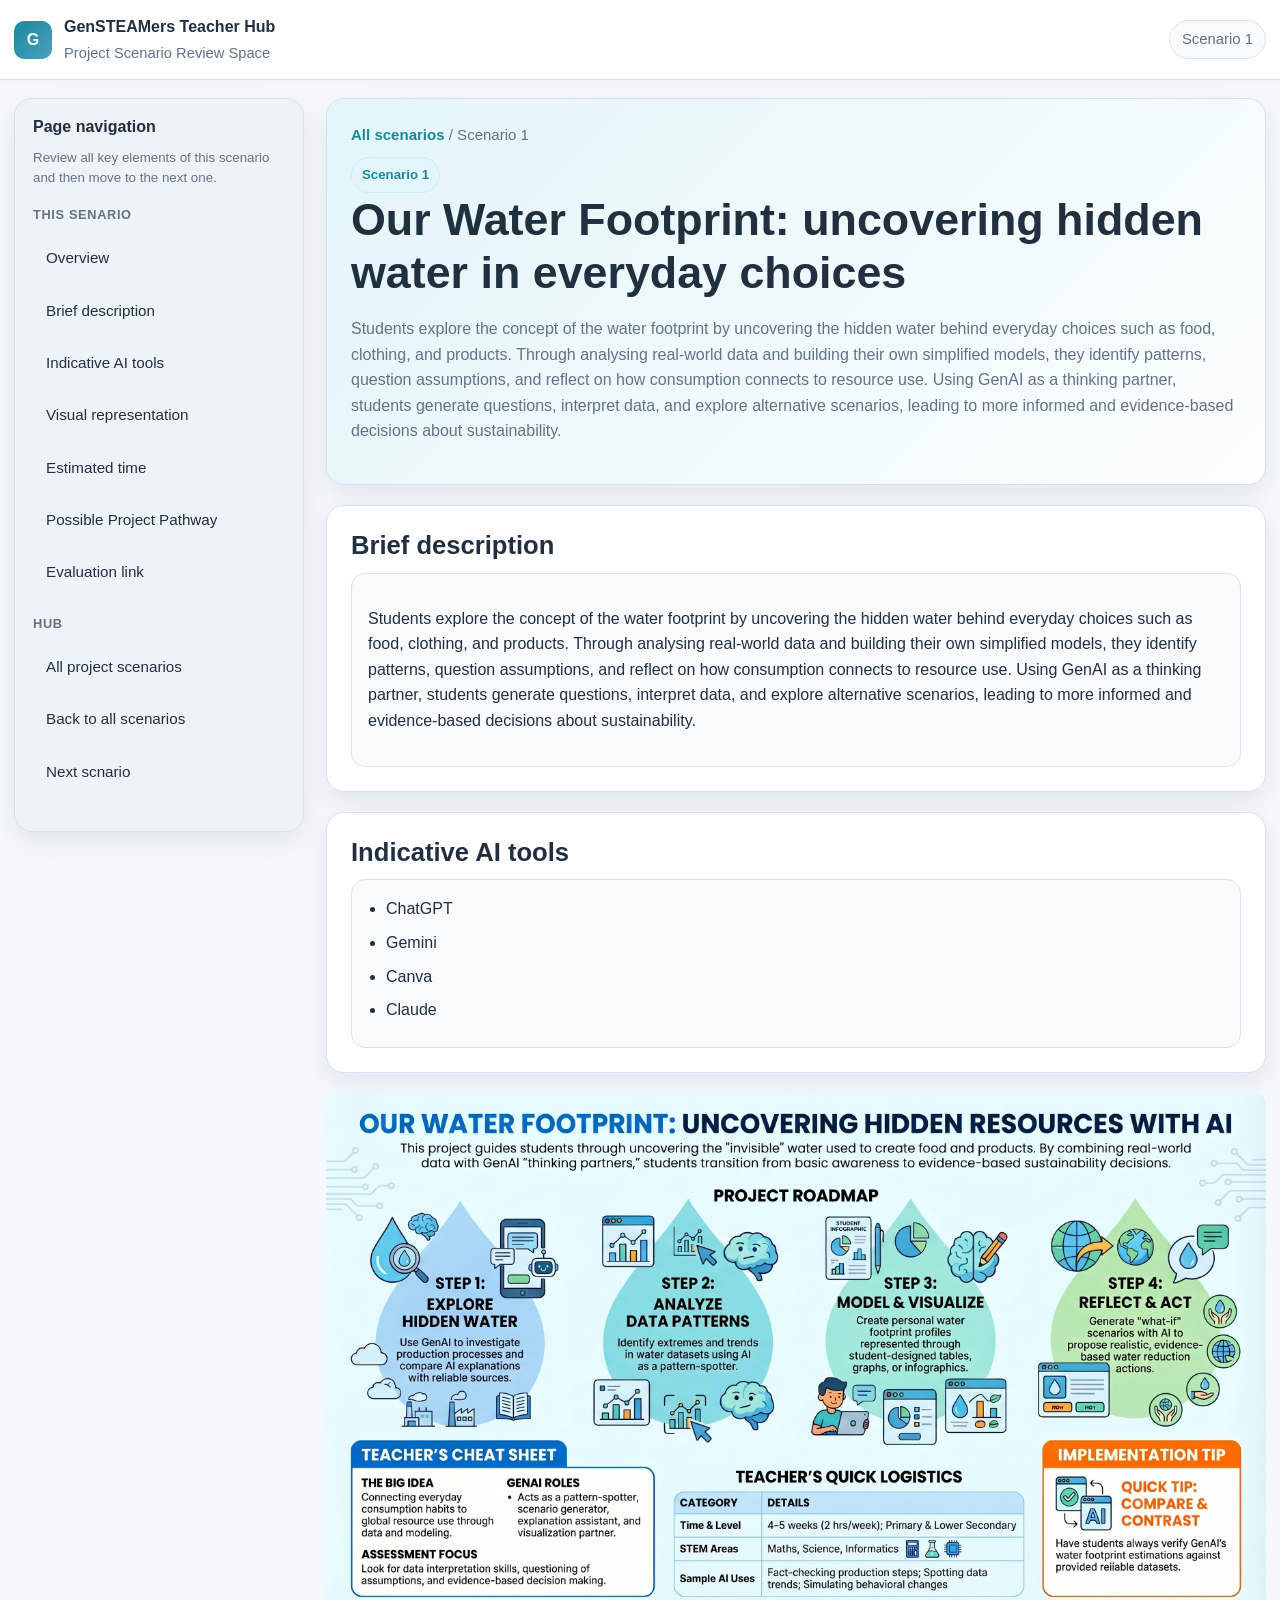
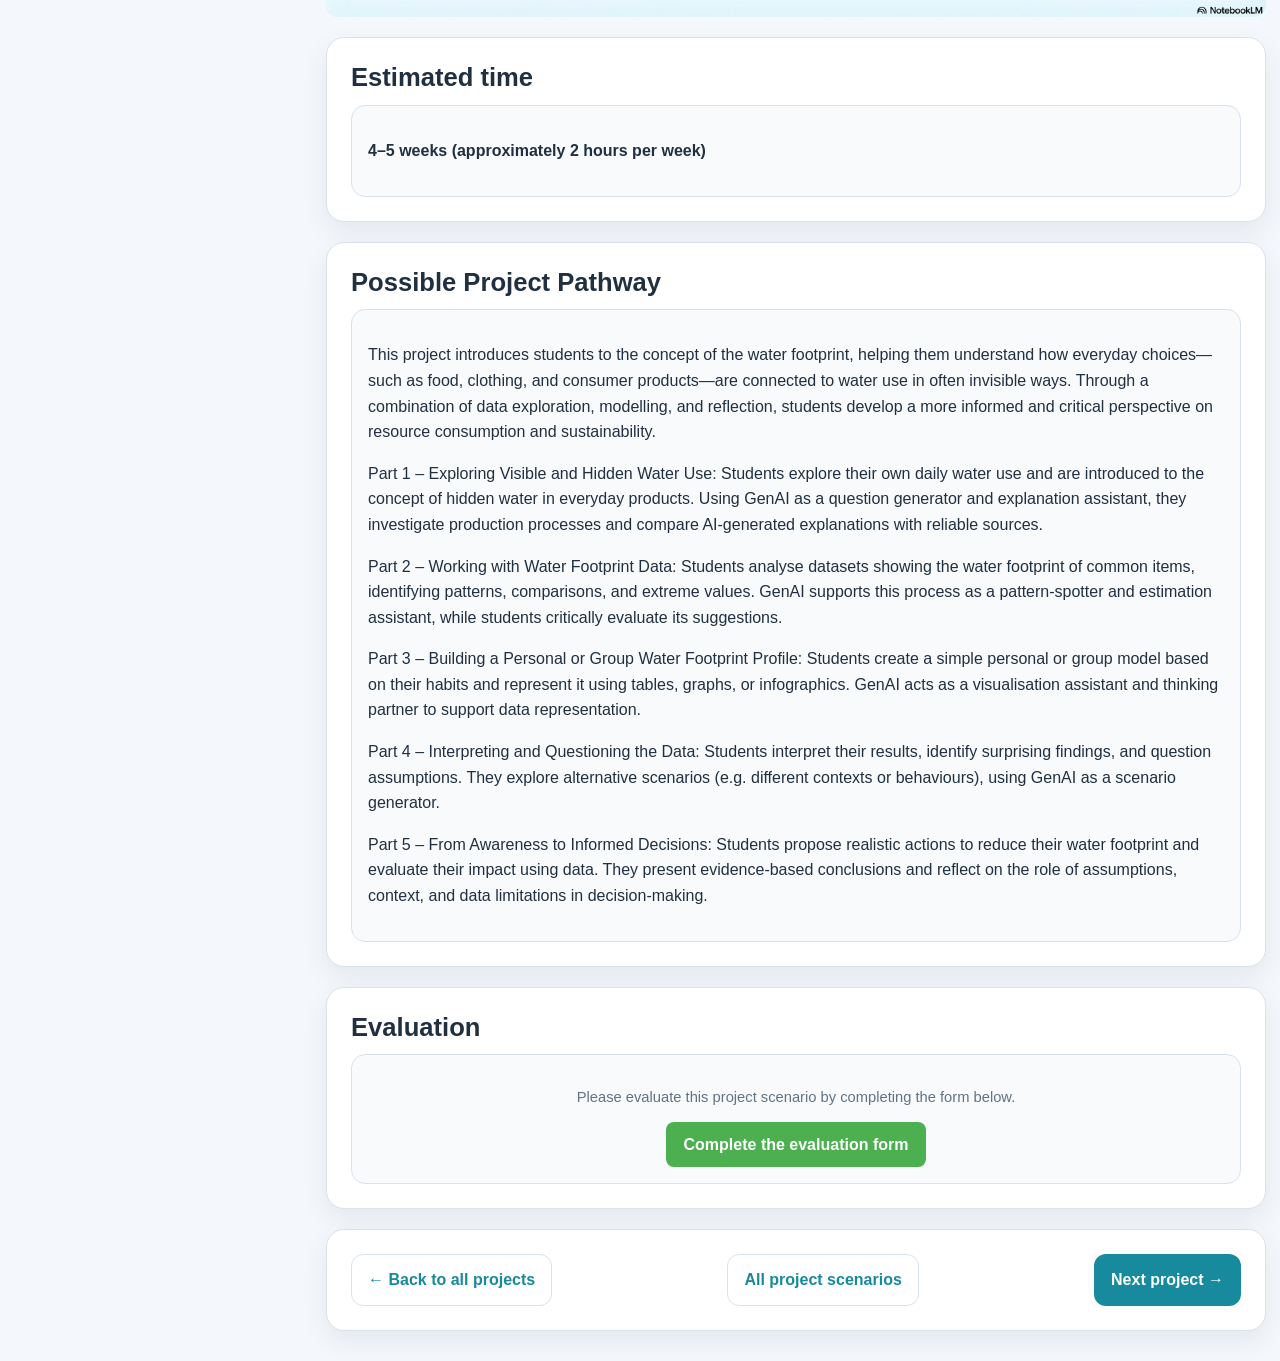
==== commit 61977823: "Update project-1.html" ====
--- a/project-1.html
+++ b/project-1.html
@@ -33,11 +33,11 @@
       <div class="sidebar-group">
         <div class="sidebar-group-title">This senario</div>
         <a href="#overview">Overview</a>
-        <a href="#brief">Possible Project Pathway </a>
+        <a href="#brief">Brief description </a>
         <a href="#tools">Indicative AI tools</a>
         <a href="#visual">Visual representation</a>
         <a href="#time">Estimated time</a>
-        <a href="#full">Full description</a>
+        <a href="#full">Possible Project Pathway </a>
         <a href="#evaluation">Evaluation link</a>
       </div>
 
@@ -51,7 +51,7 @@
 
     <main class="content">
       <section id="overview" class="panel hero">
-        <div class="crumbs"><a href="index.html">All projects</a> / Scenario 1</div>
+        <div class="crumbs"><a href="index.html">All scenarios</a> / Scenario 1</div>
         <div class="tag-row">
   
           <span class="tag"> Scenario 1</span>
@@ -95,7 +95,7 @@
       </section>
 
       <section id="full" class="panel">
-        <h2>Full description</h2>
+        <h2>Possible Project Pathway </h2>
         <div class="info-box Possible Project Pathway">
           <p>This project introduces students to the concept of the water footprint, helping them understand how everyday choices—such as food, clothing, and consumer products—are connected to water use in often invisible ways. Through a combination of data exploration, modelling, and reflection, students develop a more informed and critical perspective on resource consumption and sustainability.</p>
 <p>Part 1 – Exploring Visible and Hidden Water Use: Students explore their own daily water use and are introduced to the concept of hidden water in everyday products. Using GenAI as a question generator and explanation assistant, they investigate production processes and compare AI-generated explanations with reliable sources.</p>
